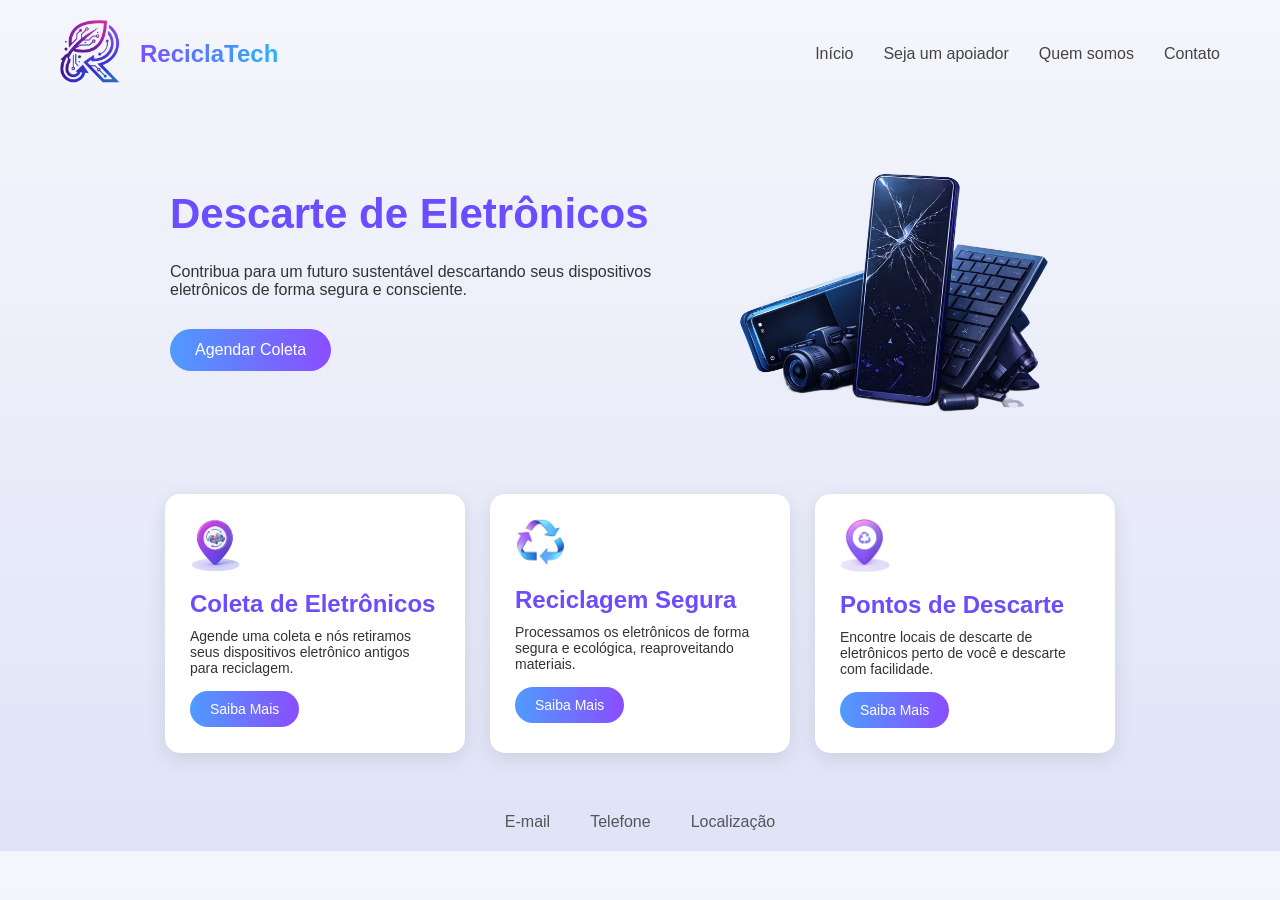
==== index.html @ 54f40e52 "QuemSomos.index Criação da aba Quem Somos em HTML." ====
<!DOCTYPE html>
<html lang="pt-br">

<head>
    <meta charset="UTF-8">
    <meta name="viewport" content="width=device-width, initial-scale=1.0">
    <title>ReciclaTech</title>
    <link rel="stylesheet" href="css/index.css">
    <link rel="shortcut icon" href="" type="image/x-icon">
    <link rel="shortcut icon" href="img/logofavicon.ico" type="image/x-icon">
</head>

<body>
    <header> <!--Cabeçalho -->
        <div><img src="img/logoEmpresa.png" alt="Logo Empresarial"></div>
        <div class="logo"> ReciclaTech </div>
        <nav>
            <ul>
                <li><a href="#">Início</a></li>
                <li><a href="#">Seja um apoiador</a></li>
                <li><a href="#">Quem somos</a></li>
                <li><a href="#">Contato</a></li>
            </ul>
        </nav>
    </header>

    <!-- Aqui a baixo eu alterei para diferenciar a imagem do texto para organizar o css  -->
    <div class="container">

    <div class="text">
        <h1>Descarte de Eletrônicos</h1>

        <p>
            Contribua para um futuro sustentável descartando seus dispositivos eletrônicos de forma segura e consciente.
        </p>

        <section id="btn-coleta">
            <button>Agendar Coleta</button>
        </section>
    </div>

    <img src="img/dispositivos-danificados.png" alt="Imagem ilustrativa de dispositivos-danificados">

</div>
            
    </div>
    <section class="Serviços"> <!--Cards-->
        <div class="card">
            <img src="img/Logoentrega.png" alt="Logo Caminhão">
            <h2>Coleta de Eletrônicos</h2>
            <p>Agende uma coleta e nós retiramos seus dispositivos eletrônico antigos para reciclagem.</p>
            <a href="#">Saiba Mais</a>

        </div>

        <div class="card">
            <img src="img/logoRecicla.png" alt="Logo Reciclagem">
            <h2>Reciclagem Segura</h2>
            <p>Processamos os eletrônicos de forma segura e ecológica, reaproveitando materiais.</p>
            <a href="#">Saiba Mais</a>

        </div>

        <div class="card">
            <img src="img/logoGps.png" alt="Logo GPS">
            <h2>Pontos de Descarte</h2>
            <p>Encontre locais de descarte de eletrônicos perto de você e descarte com facilidade.</p>
            <a href="#">Saiba Mais</a>

        </div>

    </section>
    <footer> <!--Rodapé-->
        <p><a href="#">E-mail</a></p>
        <p><a href="#">Telefone</a></p>
        <p><a href="#">Localização</a></p>
    </footer>
    <script src="codigo.js"></script>
</body>

</html>
---- css/index.css ----
/* RESET */
* {
    margin: 0;
    padding: 0;
    box-sizing: border-box;
    font-family: Arial, Helvetica, sans-serif;
}

/* FUNDO */
body {
    background: linear-gradient(180deg, #f5f6fb, #dfe3f7);
    color: #333;
}

/* HEADER */
header {
    display: flex;
    align-items: center;
    justify-content: space-between;
    padding: 20px 60px;
}

header img {
    width: 60px;
}

.logo {
    font-size: 24px;
    font-weight: bold;
    background: linear-gradient(90deg, #7b4fff, #2bb3ff);
    -webkit-background-clip: text;
    -webkit-text-fill-color: transparent;
    margin-right: auto;
    margin-left: 20px;
}

nav ul {
    display: flex;
    list-style: none;
    gap: 30px;
}

nav a {
    text-decoration: none;
    color: #444;
    font-weight: 500;
}

/* HERO (parte principal) */
body > div {
    display: flex;
    flex-direction: row; /* 👈 coloca lado a lado */
    align-items: center;
    justify-content: center;
    gap: 40px; /* espaço entre texto e imagem */
    padding: 40px 60px;
}

.text {
    display: flex;
    flex-direction: column; /* 👈 empilha */
    gap: 10px;
    max-width: 500px;
}

body > div h1 {
    font-size: 42px;
    color: #6c4cff;
    margin-bottom: 15px;
}

body > div p {
    max-width: 500px;
    font-size: 16px;
    margin-bottom: 20px;
}

/* BOTÃO */
#btn-coleta button {
    padding: 12px 25px;
    border: none;
    border-radius: 25px;
    background: linear-gradient(90deg, #4f9bff, #8a4dff);
    color: white;
    font-size: 16px;
    cursor: pointer;
    transition: 0.3s;
}

#btn-coleta button:hover {
    opacity: 0.8;
}

/* IMAGEM HERO */
body > div img {
    width: 400px;
}

/* CARDS */
.Serviços {
    display: flex;
    justify-content: center;
    gap: 25px;
    padding: 40px 60px;
}

.card {
    background: white;
    padding: 25px;
    border-radius: 15px;
    width: 300px;
    text-align: left;
    box-shadow: 0 5px 20px rgba(0,0,0,0.1);
    transition: 0.3s;
}

.card:hover {
    transform: translateY(-5px);
}

.card img {
    width: 50px;
    margin-bottom: 15px;
}

.card h2 {
    color: #6c4cff;
    margin-bottom: 10px;
}

.card p {
    font-size: 14px;
    margin-bottom: 15px;
}

/* BOTÃO DOS CARDS */
.card a {
    display: inline-block;
    text-decoration: none;
    padding: 10px 20px;
    border-radius: 20px;
    background: linear-gradient(90deg, #4f9bff, #8a4dff);
    color: white;
    font-size: 14px;
}
.card a:hover{
    opacity: 0.8;
}

/* FOOTER */
footer {
    display: flex;
    justify-content: center;
    gap: 40px;
    padding: 20px;
}

footer a {
    text-decoration: none;
    color: #555;
}
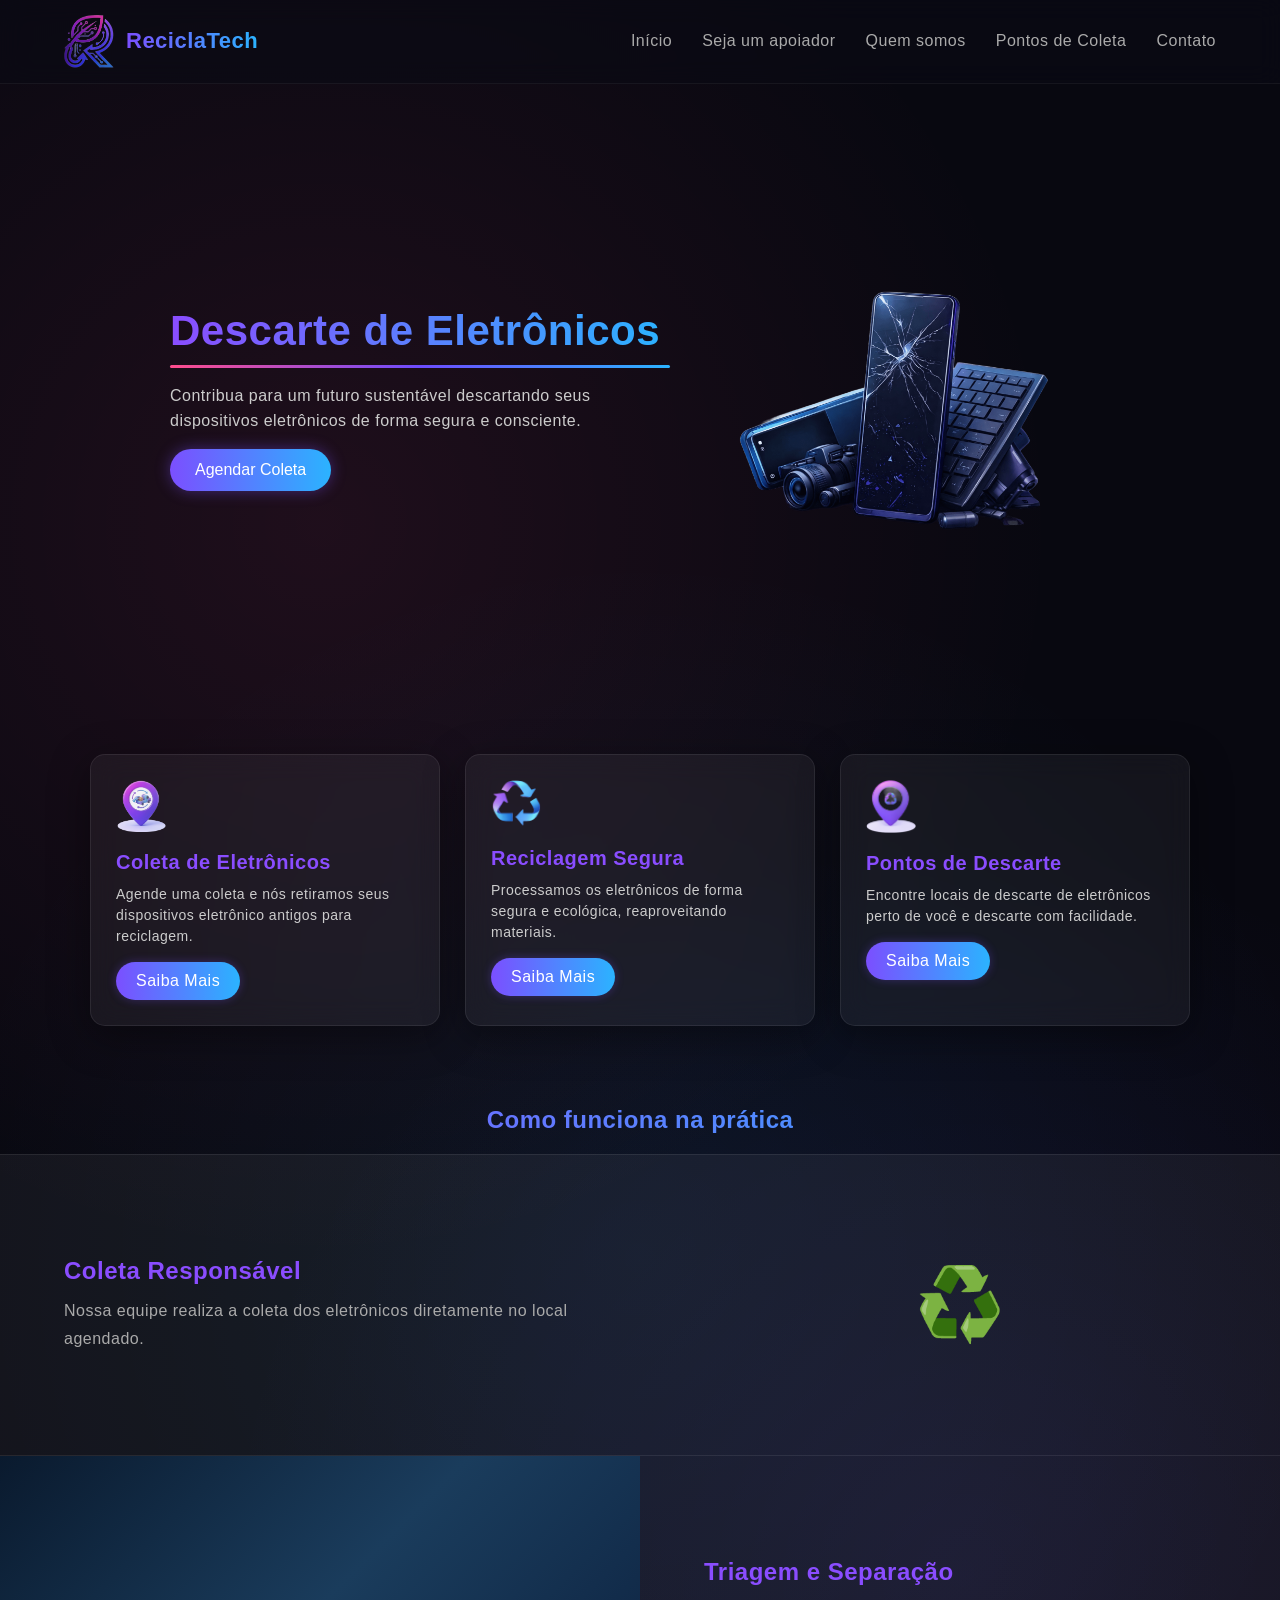
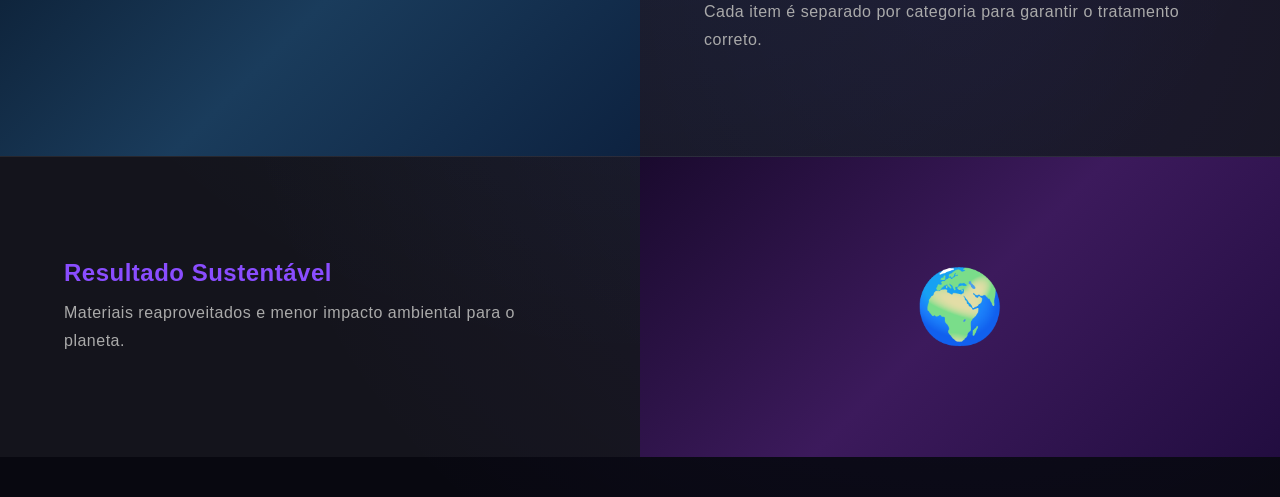
==== commit 0432e158: "Finalizando site..." ====
--- a/index.html
+++ b/index.html
@@ -5,77 +5,119 @@
     <meta charset="UTF-8">
     <meta name="viewport" content="width=device-width, initial-scale=1.0">
     <title>ReciclaTech</title>
+    <!-- Folha de estilos exclusiva da página inicial -->
     <link rel="stylesheet" href="css/index.css">
-    <link rel="shortcut icon" href="" type="image/x-icon">
+    <!-- Favicon do site -->
     <link rel="shortcut icon" href="img/logofavicon.ico" type="image/x-icon">
 </head>
 
 <body>
-    <header> <!--Cabeçalho -->
-        <div><img src="img/logoEmpresa.png" alt="Logo Empresarial"></div>
-        <div class="logo"> ReciclaTech </div>
-        <nav>
+
+    <!-- ==================== CABEÇALHO ==================== -->
+    <header>
+        <!-- Logo e nome da empresa -->
+        <div class="header-brand">
+            <img src="img/logoEmpresa.png" alt="Logo Empresarial">
+            <span class="logo">ReciclaTech</span>
+        </div>
+
+        <!-- Botão hamburger (visível apenas no mobile) -->
+        <button class="menu-toggle" aria-label="Abrir menu" aria-expanded="false">
+            <span></span>
+            <span></span>
+            <span></span>
+        </button>
+
+        <!-- Menu de navegação principal -->
+        <nav id="nav-menu">
             <ul>
                 <li><a href="#">Início</a></li>
-                <li><a href="#">Seja um apoiador</a></li>
-                <li><a href="#">Quem somos</a></li>
-                <li><a href="#">Contato</a></li>
+                <li><a href="apoiador.html">Seja um apoiador</a></li>
+                <li><a href="quemSomos.html">Quem somos</a></li>
+                <li><a href="pontosColeta.html">Pontos de Coleta</a></li>
+                <li><a href="contatos.html">Contato</a></li>
             </ul>
         </nav>
     </header>
 
-    <!-- Aqui a baixo eu alterei para diferenciar a imagem do texto para organizar o css  -->
-    <div class="container">
+    <!-- ==================== SEÇÃO HERO ==================== -->
+    <!-- Banner principal com título, descrição e botão de ação -->
+    <section class="hero">
+        <div class="hero-text">
+            <h1>Descarte de Eletrônicos</h1>
+            <p>
+                Contribua para um futuro sustentável descartando seus dispositivos eletrônicos de forma segura e consciente.
+            </p>
+            <div class="btn-coleta">
+                <button>Agendar Coleta</button>
+            </div>
+        </div>
+        <img src="img/dispositivos-danificados.png" alt="Imagem ilustrativa de dispositivos danificados">
+    </section>
 
-    <div class="text">
-        <h1>Descarte de Eletrônicos</h1>
-
-        <p>
-            Contribua para um futuro sustentável descartando seus dispositivos eletrônicos de forma segura e consciente.
-        </p>
-
-        <section id="btn-coleta">
-            <button>Agendar Coleta</button>
-        </section>
-    </div>
-
-    <img src="img/dispositivos-danificados.png" alt="Imagem ilustrativa de dispositivos-danificados">
-
-</div>
-            
-    </div>
-    <section class="Serviços"> <!--Cards-->
+    <!-- ==================== CARDS DE SERVIÇOS ==================== -->
+    <!-- Três cards com os principais serviços oferecidos -->
+    <section class="servicos">
+        <!-- Card 1 - Coleta -->
         <div class="card">
             <img src="img/Logoentrega.png" alt="Logo Caminhão">
             <h2>Coleta de Eletrônicos</h2>
             <p>Agende uma coleta e nós retiramos seus dispositivos eletrônico antigos para reciclagem.</p>
-            <a href="#">Saiba Mais</a>
-
+            <a href="sevicos.html">Saiba Mais</a>
         </div>
 
+        <!-- Card 2 - Reciclagem -->
         <div class="card">
             <img src="img/logoRecicla.png" alt="Logo Reciclagem">
             <h2>Reciclagem Segura</h2>
             <p>Processamos os eletrônicos de forma segura e ecológica, reaproveitando materiais.</p>
-            <a href="#">Saiba Mais</a>
-
+            <a href="sevicos.html">Saiba Mais</a>
         </div>
 
+        <!-- Card 3 - Pontos de Descarte -->
         <div class="card">
             <img src="img/logoGps.png" alt="Logo GPS">
             <h2>Pontos de Descarte</h2>
             <p>Encontre locais de descarte de eletrônicos perto de você e descarte com facilidade.</p>
-            <a href="#">Saiba Mais</a>
+            <a href="pontosColeta.html">Saiba Mais</a>
+        </div>
+    </section>
 
+    <!-- ==================== GALERIA - COMO FUNCIONA ==================== -->
+    <!-- Seção visual com cards alternados mostrando o processo -->
+    <section class="galeria">
+        <h2>Como funciona na prática</h2>
+
+        <!-- Etapa 1 -->
+        <div class="foto-card">
+            <div class="foto-placeholder ">♻️</div>
+            <div class="foto-info">
+                <h3>Coleta Responsável</h3>
+                <p>Nossa equipe realiza a coleta dos eletrônicos diretamente no local agendado.</p>
+            </div>
         </div>
 
+        <!-- Etapa 2 -->
+        <div class="foto-card">
+            <div class="foto-placeholder azul"><img src="" alt=""></div>
+            <div class="foto-info">
+                <h3>Triagem e Separação</h3>
+                <p>Cada item é separado por categoria para garantir o tratamento correto.</p>
+            </div>
+        </div>
+
+        <!-- Etapa 3 -->
+        <div class="foto-card">
+            <div class="foto-placeholder roxo">🌍</div>
+            <div class="foto-info">
+                <h3>Resultado Sustentável</h3>
+                <p>Materiais reaproveitados e menor impacto ambiental para o planeta.</p>
+            </div>
+        </div>
     </section>
-    <footer> <!--Rodapé-->
-        <p><a href="#">E-mail</a></p>
-        <p><a href="#">Telefone</a></p>
-        <p><a href="#">Localização</a></p>
-    </footer>
-    <script src="codigo.js"></script>
+
+    <!-- Script do menu hamburger -->
+    <script src="js/codigo.js"></script>
 </body>
 
 </html>
--- a/css/index.css
+++ b/css/index.css
@@ -1,4 +1,11 @@
-/* RESET */
+/* =====================================================================
+   INDEX.CSS - Estilos exclusivos da página inicial (index.html)
+   Tema: Glassmorphism + Gradientes neon
+   Paleta: #7b4fff (roxo), #2bb3ff (azul), #ff4d8d (rosa), #8a4dff (lilás)
+   ===================================================================== */
+
+/* ===================== RESET GLOBAL ===================== */
+/* Remove margens e paddings padrão do navegador */
 * {
     margin: 0;
     padding: 0;
@@ -6,34 +13,96 @@
     font-family: Arial, Helvetica, sans-serif;
 }
 
-/* FUNDO */
+/* ===================== FUNDO DO CORPO ===================== */
+/* Fundo escuro com gradientes radiais sutis para efeito visual */
 body {
-    background: linear-gradient(180deg, #f5f6fb, #dfe3f7);
-    color: #333;
-}
-
-/* HEADER */
+    color: #fff;
+    letter-spacing: 0.5px;
+    overflow-x: hidden;
+
+    background: radial-gradient(circle at 25% 25%, #ff4d8d18, transparent 40%),
+                radial-gradient(circle at 75% 75%, #6c4cff18, transparent 40%),
+                radial-gradient(circle at 50% 60%, #2bb3ff12, transparent 50%),
+                #080810;
+}
+
+/* ===================== CABEÇALHO (HEADER) ===================== */
+/* Header fixo no topo com efeito glassmorphism (blur + transparência) */
 header {
     display: flex;
     align-items: center;
     justify-content: space-between;
-    padding: 20px 60px;
+    padding: 15px 5%;
+
+    position: sticky;
+    top: 0;
+    z-index: 1000;
+
+    backdrop-filter: blur(12px);
+    -webkit-backdrop-filter: blur(12px);
+
+    background: rgba(10, 10, 20, 0.6);
+    border-bottom: 1px solid rgba(255,255,255,0.05);
+}
+
+/* Container da logo + nome */
+.header-brand {
+    display: flex;
+    align-items: center;
+    gap: 12px;
 }
 
 header img {
-    width: 60px;
-}
-
+    width: 50px;
+}
+
+/* Nome da empresa com gradiente roxo-azul */
 .logo {
-    font-size: 24px;
+    font-size: 22px;
     font-weight: bold;
     background: linear-gradient(90deg, #7b4fff, #2bb3ff);
     -webkit-background-clip: text;
     -webkit-text-fill-color: transparent;
-    margin-right: auto;
-    margin-left: 20px;
-}
-
+    white-space: nowrap;
+}
+
+/* ===================== BOTÃO HAMBURGER ===================== */
+/* Oculto por padrão, aparece apenas no mobile (≤640px) */
+.menu-toggle {
+    display: none;
+    flex-direction: column;
+    gap: 5px;
+    background: none;
+    border: none;
+    cursor: pointer;
+    padding: 5px;
+    z-index: 1001;
+}
+
+/* Linhas do ícone hamburger */
+.menu-toggle span {
+    display: block;
+    width: 26px;
+    height: 3px;
+    background: #fff;
+    border-radius: 3px;
+    transition: 0.3s;
+}
+
+/* Animação: transforma em "X" quando ativo */
+.menu-toggle.active span:nth-child(1) {
+    transform: rotate(45deg) translate(5px, 6px);
+}
+
+.menu-toggle.active span:nth-child(2) {
+    opacity: 0;
+}
+
+.menu-toggle.active span:nth-child(3) {
+    transform: rotate(-45deg) translate(5px, -6px);
+}
+
+/* ===================== MENU DE NAVEGAÇÃO ===================== */
 nav ul {
     display: flex;
     list-style: none;
@@ -42,120 +111,456 @@
 
 nav a {
     text-decoration: none;
-    color: #444;
+    color: #aaa;
     font-weight: 500;
-}
-
-/* HERO (parte principal) */
-body > div {
-    display: flex;
-    flex-direction: row; /* 👈 coloca lado a lado */
+    transition: 0.3s;
+}
+
+/* Efeito de brilho neon no hover */
+nav a:hover {
+    color: #fff;
+    text-shadow: 0 0 8px rgba(123, 79, 255, 0.6);
+}
+
+/* ===================== SEÇÃO HERO (BANNER PRINCIPAL) ===================== */
+/* Layout lado a lado: texto + imagem */
+.hero {
+    display: flex;
     align-items: center;
     justify-content: center;
-    gap: 40px; /* espaço entre texto e imagem */
-    padding: 40px 60px;
-}
-
-.text {
-    display: flex;
-    flex-direction: column; /* 👈 empilha */
-    gap: 10px;
+    gap: 40px;
+    padding: 60px 5%;
+    min-height: 70vh;
+}
+
+/* Coluna de texto do hero */
+.hero-text {
+    display: flex;
+    flex-direction: column;
+    gap: 15px;
     max-width: 500px;
 }
 
-body > div h1 {
-    font-size: 42px;
-    color: #6c4cff;
-    margin-bottom: 15px;
-}
-
-body > div p {
+/* Título com gradiente e tipografia fluida (clamp) */
+.hero-text h1 {
+    font-size: clamp(28px, 5vw, 42px);
+
+    background: linear-gradient(90deg, #8a4dff, #2bb3ff);
+    -webkit-background-clip: text;
+    -webkit-text-fill-color: transparent;
+}
+
+/* Linha decorativa neon abaixo do título */
+.hero-text h1::after {
+    content: "";
+    display: block;
+    width: 100%;
     max-width: 500px;
-    font-size: 16px;
-    margin-bottom: 20px;
-}
-
-/* BOTÃO */
-#btn-coleta button {
+    height: 3px;
+    margin-top: 10px;
+
+    background: linear-gradient(90deg, #ff4d8d, #6c4cff, #2bb3ff);
+    border-radius: 10px;
+}
+
+.hero-text p {
+    font-size: clamp(14px, 2vw, 16px);
+    color: #ccc;
+    line-height: 1.6;
+}
+
+/* Botão CTA (Call to Action) com gradiente */
+.btn-coleta button {
     padding: 12px 25px;
     border: none;
     border-radius: 25px;
-    background: linear-gradient(90deg, #4f9bff, #8a4dff);
+
+    background: linear-gradient(90deg, #7b4fff, #2bb3ff);
     color: white;
     font-size: 16px;
     cursor: pointer;
-    transition: 0.3s;
-}
-
-#btn-coleta button:hover {
-    opacity: 0.8;
-}
-
-/* IMAGEM HERO */
-body > div img {
-    width: 400px;
-}
-
-/* CARDS */
-.Serviços {
+
+    transition: 0.3s;
+    box-shadow: 0 0 15px rgba(123, 79, 255, 0.4);
+}
+
+.btn-coleta button:hover {
+    transform: scale(1.05);
+    box-shadow: 0 0 25px rgba(43, 179, 255, 0.6);
+}
+
+/* Imagem ilustrativa do hero */
+.hero > img {
+    width: 100%;
+    max-width: 400px;
+    height: auto;
+}
+
+/* ===================== SEÇÃO DE CARDS DE SERVIÇOS ===================== */
+/* Container flex com wrap para os cards */
+.servicos {
     display: flex;
     justify-content: center;
+    flex-wrap: wrap;
     gap: 25px;
-    padding: 40px 60px;
-}
-
+    padding: 40px 5%;
+}
+
+/* Card individual com efeito glassmorphism */
 .card {
-    background: white;
+    background: rgba(255, 255, 255, 0.05);
     padding: 25px;
     border-radius: 15px;
     width: 300px;
+    flex: 1 1 260px;
+    max-width: 350px;
+
+    backdrop-filter: blur(14px);
+    -webkit-backdrop-filter: blur(14px);
+
+    border: 1px solid rgba(255, 255, 255, 0.08);
+
     text-align: left;
-    box-shadow: 0 5px 20px rgba(0,0,0,0.1);
-    transition: 0.3s;
-}
-
+
+    box-shadow: 0 10px 40px rgba(0,0,0,0.4);
+    transition: 0.3s;
+
+    /* Animação de entrada: surge de baixo para cima */
+    opacity: 0;
+    transform: translateY(30px);
+    animation: fadeUp 0.8s ease forwards;
+}
+
+/* Efeito hover: eleva o card com sombra neon */
 .card:hover {
-    transform: translateY(-5px);
-}
-
+    transform: translateY(-5px) scale(1.02);
+
+    box-shadow: 
+        0 15px 50px rgba(0,0,0,0.5),
+        0 0 30px rgba(108, 76, 255, 0.2),
+        0 0 20px rgba(43, 179, 255, 0.1);
+}
+
+/* Animação fadeUp: de invisível/abaixo para visível/posição normal */
+@keyframes fadeUp {
+    to {
+        opacity: 1;
+        transform: translateY(0);
+    }
+}
+
+/* Ícone do card */
 .card img {
     width: 50px;
     margin-bottom: 15px;
 }
 
+/* Título do card */
 .card h2 {
-    color: #6c4cff;
+    color: #8a4dff;
     margin-bottom: 10px;
-}
-
+    font-size: clamp(16px, 2.5vw, 20px);
+}
+
+/* Descrição do card */
 .card p {
     font-size: 14px;
     margin-bottom: 15px;
-}
-
-/* BOTÃO DOS CARDS */
+    color: #ccc;
+    line-height: 1.5;
+}
+
+/* Botão "Saiba Mais" dentro do card */
 .card a {
     display: inline-block;
     text-decoration: none;
     padding: 10px 20px;
     border-radius: 20px;
-    background: linear-gradient(90deg, #4f9bff, #8a4dff);
+
+    background: linear-gradient(90deg, #7b4fff, #2bb3ff);
     color: white;
+
+    transition: 0.3s;
+    box-shadow: 0 0 10px rgba(123, 79, 255, 0.3);
+}
+
+.card a:hover {
+    transform: scale(1.05);
+    box-shadow: 0 0 20px rgba(43, 179, 255, 0.5);
+}
+
+/* ===================== GALERIA DE FOTOS ===================== */
+/* Layout empilhado com cards alternados (row / row-reverse) */
+.galeria {
+    display: flex;
+    flex-direction: column;
+    align-items: center;
+    gap: 0;
+    margin: 40px 0;
+    padding: 0;
+}
+
+/* Título da galeria com gradiente */
+.galeria h2 {
+    width: 100%;
+    text-align: center;
+    margin-bottom: 20px;
+    background: linear-gradient(90deg, #8a4dff, #2bb3ff);
+    -webkit-background-clip: text;
+    -webkit-text-fill-color: transparent;
+}
+
+/* Card da galeria: ocupa 100% da largura com layout 50/50 */
+.foto-card {
+    width: 100%;
+    border-radius: 0;
+    overflow: hidden;
+    background: rgba(255, 255, 255, 0.05);
+    border-top: 1px solid rgba(255, 255, 255, 0.08);
+    display: flex;
+    align-items: stretch;
+    min-height: 300px;
+    transition: 0.3s;
+    opacity: 0;
+    transform: translateY(30px);
+    animation: fadeUp 0.8s ease forwards;
+}
+
+/* Alternância de direção: ímpar = normal, par = invertido */
+.foto-card:nth-child(odd) {
+    flex-direction: row;
+}
+
+.foto-card:nth-child(even) {
+    flex-direction: row-reverse;
+}
+
+.foto-card:hover {
+    background: rgba(255, 255, 255, 0.08);
+    box-shadow: 0 0 40px rgba(108, 76, 255, 0.15);
+}
+
+/* Imagem real (quando houver) */
+.foto-card img {
+    width: 50%;
+    min-height: 300px;
+    object-fit: cover;
+    display: block;
+}
+
+/* Placeholder com emoji e gradiente de fundo */
+.foto-card .foto-placeholder {
+    width: 50%;
+    min-height: 300px;
+    display: flex;
+    align-items: center;
+    justify-content: center;
+    font-size: 72px;
+}
+
+/* Variações de cor dos placeholders */
+.foto-placeholder.verde {
+    background: linear-gradient(135deg, #0a2e1a, #1a5c3a, #0d3d22);
+}
+
+.foto-placeholder.azul {
+    background: linear-gradient(135deg, #0a1a2e, #1a3c5c, #0d2240);
+}
+
+.foto-placeholder.roxo {
+    background: linear-gradient(135deg, #1a0a2e, #3c1a5c, #220d40);
+}
+
+.foto-placeholder.laranja {
+    background: linear-gradient(135deg, #2e1a0a, #5c3a1a, #40220d);
+}
+
+/* Área de texto/informação do card da galeria */
+.foto-card .foto-info {
+    width: 50%;
+    padding: 40px 5%;
+    display: flex;
+    flex-direction: column;
+    justify-content: center;
+}
+
+.foto-card .foto-info h3 {
+    color: #8a4dff;
+    margin-bottom: 12px;
+    font-size: 24px;
+}
+
+.foto-card .foto-info p {
+    color: #aaa;
+    font-size: 16px;
+    line-height: 1.7;
+}
+
+/* ===================== FOOTER ===================== */
+/* Rodapé com fundo semitransparente (CSS pronto para uso futuro) */
+footer {
+    margin-top: 60px;
+    padding: 40px 5%;
+    background: rgba(10, 10, 20, 0.8);
+    border-top: 1px solid rgba(255, 255, 255, 0.05);
+}
+
+.footer-container {
+    display: flex;
+    justify-content: space-between;
+    flex-wrap: wrap;
+    gap: 30px;
+    max-width: 1200px;
+    margin: 0 auto;
+}
+
+.footer-col {
+    flex: 1 1 200px;
+    min-width: 180px;
+}
+
+.footer-col h3 {
+    font-size: 16px;
+    margin-bottom: 15px;
+    background: linear-gradient(90deg, #8a4dff, #2bb3ff);
+    -webkit-background-clip: text;
+    -webkit-text-fill-color: transparent;
+}
+
+.footer-col p,
+.footer-col a {
+    color: #aaa;
     font-size: 14px;
-}
-.card a:hover{
-    opacity: 0.8;
-}
-
-/* FOOTER */
-footer {
-    display: flex;
-    justify-content: center;
-    gap: 40px;
-    padding: 20px;
-}
-
-footer a {
+    line-height: 2;
     text-decoration: none;
+    transition: 0.3s;
+    display: block;
+}
+
+.footer-col a:hover {
+    color: #fff;
+    text-shadow: 0 0 8px rgba(123, 79, 255, 0.4);
+}
+
+.footer-bottom {
+    text-align: center;
+    margin-top: 30px;
+    padding-top: 20px;
+    border-top: 1px solid rgba(255, 255, 255, 0.05);
     color: #555;
+    font-size: 13px;
+}
+
+/* ===================== RESPONSIVO - TABLET (≤900px) ===================== */
+@media (max-width: 900px) {
+    /* Hero empilha verticalmente e centraliza */
+    .hero {
+        flex-direction: column;
+        text-align: center;
+        gap: 30px;
+        padding: 40px 5%;
+        min-height: auto;
+    }
+
+    .hero-text {
+        align-items: center;
+    }
+
+    .hero-text h1::after {
+        margin-left: auto;
+        margin-right: auto;
+    }
+
+    .hero > img {
+        max-width: 320px;
+    }
+}
+
+/* ===================== RESPONSIVO - MOBILE (≤640px) ===================== */
+@media (max-width: 640px) {
+    /* Exibe o botão hamburger */
+    .menu-toggle {
+        display: flex;
+    }
+
+    /* Menu lateral deslizante (slide-in da direita) */
+    nav {
+        position: fixed;
+        top: 0;
+        right: -100%;
+        width: 70%;
+        max-width: 280px;
+        height: 100vh;
+        background: rgba(10, 10, 20, 0.95);
+        backdrop-filter: blur(16px);
+        padding: 80px 30px 30px;
+        transition: right 0.35s ease;
+        z-index: 1000;
+    }
+
+    /* Quando ativo, o menu desliza para a posição visível */
+    nav.active {
+        right: 0;
+    }
+
+    nav ul {
+        flex-direction: column;
+        gap: 25px;
+    }
+
+    nav a {
+        font-size: 18px;
+    }
+
+    .hero {
+        padding: 30px 5%;
+    }
+
+    .hero > img {
+        max-width: 260px;
+    }
+
+    .servicos {
+        padding: 30px 5%;
+    }
+
+    .card {
+        max-width: 100%;
+    }
+
+    /* Galeria: empilha verticalmente no mobile */
+    .foto-card,
+    .foto-card:nth-child(odd),
+    .foto-card:nth-child(even) {
+        flex-direction: column;
+    }
+
+    .foto-card .foto-placeholder,
+    .foto-card .foto-info {
+        width: 100%;
+    }
+
+    .foto-card .foto-placeholder {
+        min-height: 200px;
+    }
+}
+
+/* ===================== RESPONSIVO - MOBILE PEQUENO (≤400px) ===================== */
+@media (max-width: 400px) {
+    header {
+        padding: 12px 4%;
+    }
+
+    header img {
+        width: 40px;
+    }
+
+    .logo {
+        font-size: 18px;
+    }
+
+    .btn-coleta button {
+        padding: 10px 20px;
+        font-size: 14px;
+    }
 }
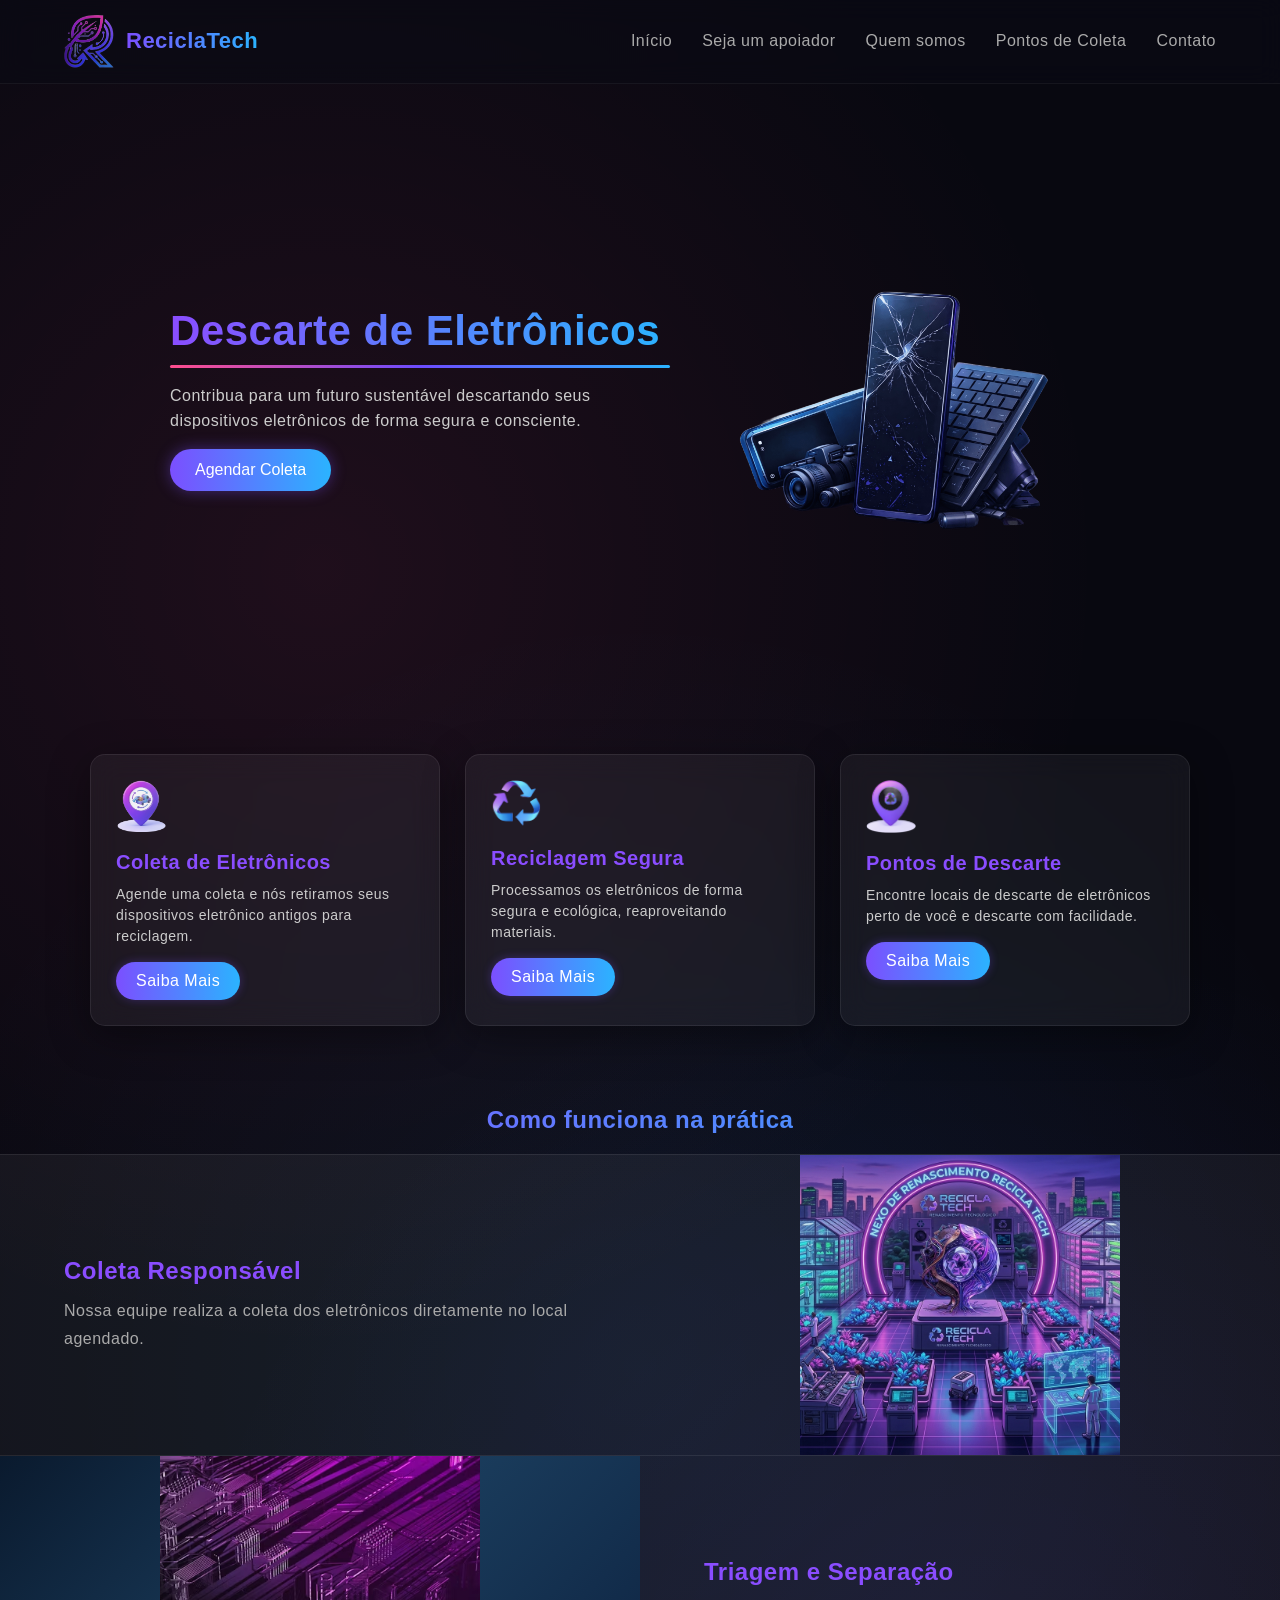
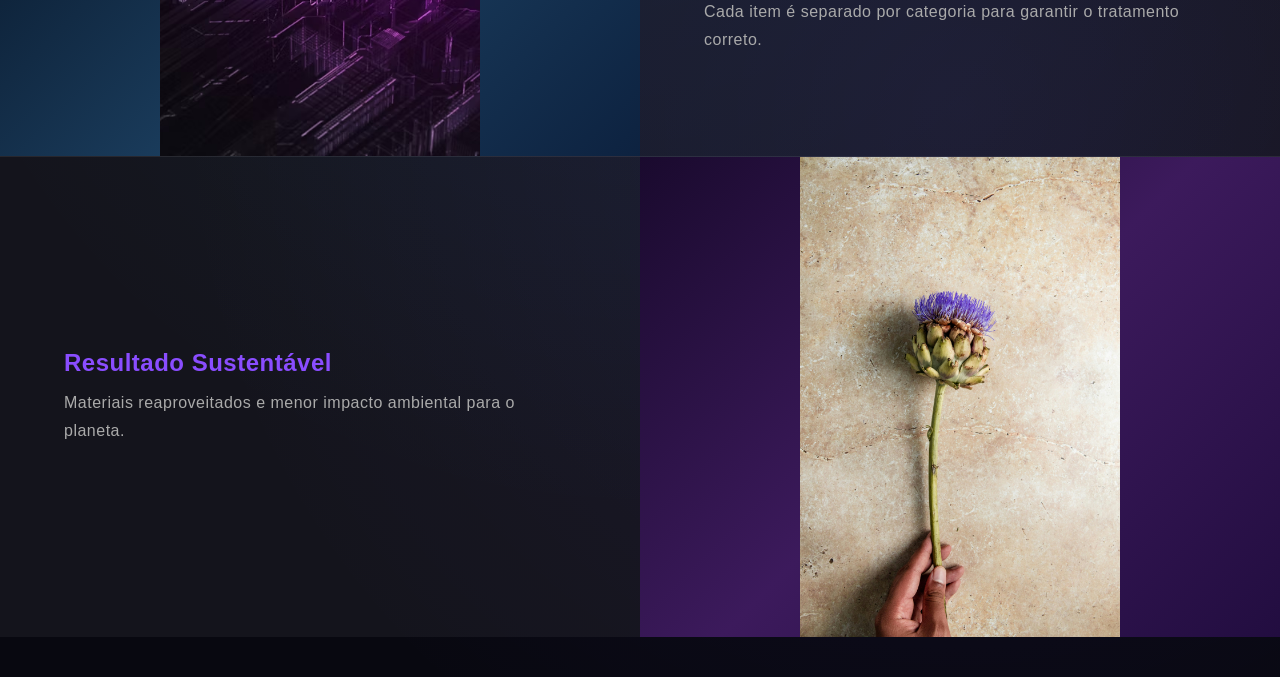
==== commit 7432969b: "Inserindo imagens para os cards" ====
--- a/index.html
+++ b/index.html
@@ -90,7 +90,8 @@
 
         <!-- Etapa 1 -->
         <div class="foto-card">
-            <div class="foto-placeholder ">♻️</div>
+            <div class="foto-placeholder "> <img src="img/Foto1.png" alt="">
+            </div>
             <div class="foto-info">
                 <h3>Coleta Responsável</h3>
                 <p>Nossa equipe realiza a coleta dos eletrônicos diretamente no local agendado.</p>
@@ -99,7 +100,7 @@
 
         <!-- Etapa 2 -->
         <div class="foto-card">
-            <div class="foto-placeholder azul"><img src="" alt=""></div>
+            <div class="foto-placeholder azul"><img src="img/Foto10.png" alt=""></div>
             <div class="foto-info">
                 <h3>Triagem e Separação</h3>
                 <p>Cada item é separado por categoria para garantir o tratamento correto.</p>
@@ -108,7 +109,7 @@
 
         <!-- Etapa 3 -->
         <div class="foto-card">
-            <div class="foto-placeholder roxo">🌍</div>
+            <div class="foto-placeholder roxo"> <img src="img/Foto6.jpg" alt=""></div>
             <div class="foto-info">
                 <h3>Resultado Sustentável</h3>
                 <p>Materiais reaproveitados e menor impacto ambiental para o planeta.</p>
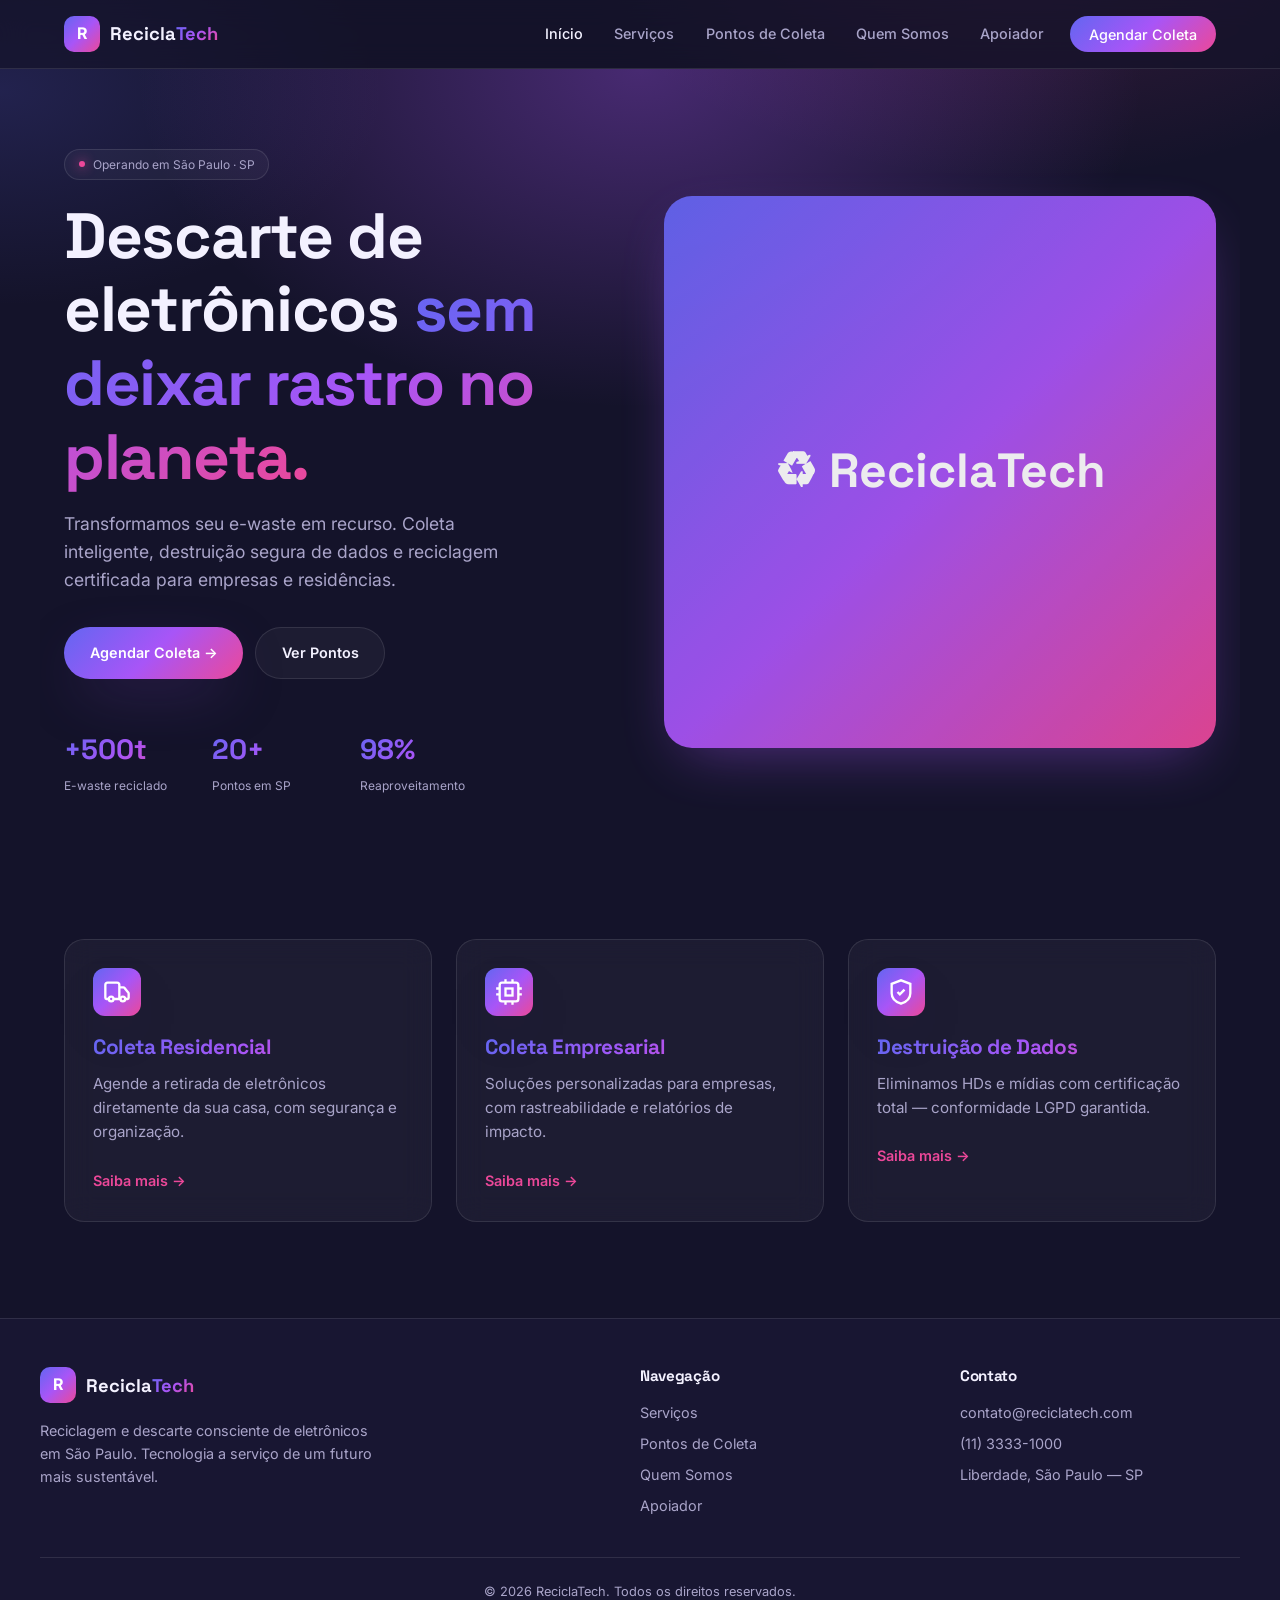
==== commit 84e4930d: "subiu para o sistema" ====
--- a/index.html
+++ b/index.html
@@ -1,124 +1,108 @@
 <!DOCTYPE html>
 <html lang="pt-br">
-
 <head>
     <meta charset="UTF-8">
     <meta name="viewport" content="width=device-width, initial-scale=1.0">
-    <title>ReciclaTech</title>
-    <!-- Folha de estilos exclusiva da página inicial -->
-    <link rel="stylesheet" href="css/index.css">
-    <!-- Favicon do site -->
-    <link rel="shortcut icon" href="img/logofavicon.ico" type="image/x-icon">
+    <title>Início - ReciclaTech</title>
+    <link rel="stylesheet" href="css/style.css">
+    <link rel="preconnect" href="https://fonts.googleapis.com">
+    <link rel="preconnect" href="https://fonts.gstatic.com" crossorigin>
+    <link href="https://fonts.googleapis.com/css2?family=Inter:wght@400;500;600;700&family=Space+Grotesk:wght@500;600;700&display=swap" rel="stylesheet">
 </head>
-
 <body>
-
-    <!-- ==================== CABEÇALHO ==================== -->
     <header>
-        <!-- Logo e nome da empresa -->
-        <div class="header-brand">
-            <img src="img/logoEmpresa.png" alt="Logo Empresarial">
-            <span class="logo">ReciclaTech</span>
+        <div class="nav-wrap">
+            <a href="index.html" class="header-brand">
+                <div class="brand-mark">R</div>
+                <span class="logo">Recicla<span class="text-gradient">Tech</span></span>
+            </a>
+            <button class="menu-toggle" aria-label="Abrir menu" onclick="document.getElementById('nav-menu').classList.toggle('open')">
+                <span></span><span></span><span></span>
+            </button>
+            <nav id="nav-menu">
+                <ul>
+                    <li><a href="index.html" style="color:var(--text)">Início</a></li>
+                    <li><a href="servicos.html">Serviços</a></li>
+                    <li><a href="pontosColeta.html">Pontos de Coleta</a></li>
+                    <li><a href="quemSomos.html">Quem Somos</a></li>
+                    <li><a href="apoiador.html">Apoiador</a></li>
+                    <li><a href="contato.html" class="cta">Agendar Coleta</a></li>
+                </ul>
+            </nav>
         </div>
-
-        <!-- Botão hamburger (visível apenas no mobile) -->
-        <button class="menu-toggle" aria-label="Abrir menu" aria-expanded="false">
-            <span></span>
-            <span></span>
-            <span></span>
-        </button>
-
-        <!-- Menu de navegação principal -->
-        <nav id="nav-menu">
-            <ul>
-                <li><a href="#">Início</a></li>
-                <li><a href="apoiador.html">Seja um apoiador</a></li>
-                <li><a href="quemSomos.html">Quem somos</a></li>
-                <li><a href="pontosColeta.html">Pontos de Coleta</a></li>
-                <li><a href="contatos.html">Contato</a></li>
-            </ul>
-        </nav>
     </header>
-
-    <!-- ==================== SEÇÃO HERO ==================== -->
-    <!-- Banner principal com título, descrição e botão de ação -->
     <section class="hero">
         <div class="hero-text">
-            <h1>Descarte de Eletrônicos</h1>
-            <p>
-                Contribua para um futuro sustentável descartando seus dispositivos eletrônicos de forma segura e consciente.
-            </p>
+            <span class="badge">Operando em São Paulo · SP</span>
+            <h1>Descarte de eletrônicos <span class="text-gradient">sem deixar rastro no planeta.</span></h1>
+            <p>Transformamos seu e-waste em recurso. Coleta inteligente, destruição segura de dados e reciclagem certificada para empresas e residências.</p>
             <div class="btn-coleta">
-                <button>Agendar Coleta</button>
+                <a href="contato.html" class="btn-primary">Agendar Coleta →</a>
+                <a href="pontosColeta.html" class="btn-secondary">Ver Pontos</a>
+            </div>
+            <div class="hero-stats">
+                <div><div class="num text-gradient">+500t</div><div class="lbl">E-waste reciclado</div></div>
+                <div><div class="num text-gradient">20+</div><div class="lbl">Pontos em SP</div></div>
+                <div><div class="num text-gradient">98%</div><div class="lbl">Reaproveitamento</div></div>
             </div>
         </div>
-        <img src="img/dispositivos-danificados.png" alt="Imagem ilustrativa de dispositivos danificados">
-    </section>
-
-    <!-- ==================== CARDS DE SERVIÇOS ==================== -->
-    <!-- Três cards com os principais serviços oferecidos -->
-    <section class="servicos">
-        <!-- Card 1 - Coleta -->
-        <div class="card">
-            <img src="img/Logoentrega.png" alt="Logo Caminhão">
-            <h2>Coleta de Eletrônicos</h2>
-            <p>Agende uma coleta e nós retiramos seus dispositivos eletrônico antigos para reciclagem.</p>
-            <a href="sevicos.html">Saiba Mais</a>
-        </div>
-
-        <!-- Card 2 - Reciclagem -->
-        <div class="card">
-            <img src="img/logoRecicla.png" alt="Logo Reciclagem">
-            <h2>Reciclagem Segura</h2>
-            <p>Processamos os eletrônicos de forma segura e ecológica, reaproveitando materiais.</p>
-            <a href="sevicos.html">Saiba Mais</a>
-        </div>
-
-        <!-- Card 3 - Pontos de Descarte -->
-        <div class="card">
-            <img src="img/logoGps.png" alt="Logo GPS">
-            <h2>Pontos de Descarte</h2>
-            <p>Encontre locais de descarte de eletrônicos perto de você e descarte com facilidade.</p>
-            <a href="pontosColeta.html">Saiba Mais</a>
-        </div>
-    </section>
-
-    <!-- ==================== GALERIA - COMO FUNCIONA ==================== -->
-    <!-- Seção visual com cards alternados mostrando o processo -->
-    <section class="galeria">
-        <h2>Como funciona na prática</h2>
-
-        <!-- Etapa 1 -->
-        <div class="foto-card">
-            <div class="foto-placeholder "> <img src="img/Foto1.png" alt="">
-            </div>
-            <div class="foto-info">
-                <h3>Coleta Responsável</h3>
-                <p>Nossa equipe realiza a coleta dos eletrônicos diretamente no local agendado.</p>
-            </div>
-        </div>
-
-        <!-- Etapa 2 -->
-        <div class="foto-card">
-            <div class="foto-placeholder azul"><img src="img/Foto10.png" alt=""></div>
-            <div class="foto-info">
-                <h3>Triagem e Separação</h3>
-                <p>Cada item é separado por categoria para garantir o tratamento correto.</p>
-            </div>
-        </div>
-
-        <!-- Etapa 3 -->
-        <div class="foto-card">
-            <div class="foto-placeholder roxo"> <img src="img/Foto6.jpg" alt=""></div>
-            <div class="foto-info">
-                <h3>Resultado Sustentável</h3>
-                <p>Materiais reaproveitados e menor impacto ambiental para o planeta.</p>
+        <div>
+            <div style="aspect-ratio:1;background:var(--gradient);border-radius:28px;display:grid;place-items:center;font-family:'Space Grotesk',sans-serif;font-weight:700;font-size:3rem;color:#fff;box-shadow:var(--shadow-glow);opacity:0.92">
+                ♻ ReciclaTech
             </div>
         </div>
     </section>
 
-    <!-- Script do menu hamburger -->
-    <script src="js/codigo.js"></script>
+    <section class="servicos">
+        <div class="card">
+            <img src="data:image/svg+xml;utf8,<svg xmlns=%22http://www.w3.org/2000/svg%22 viewBox=%220 0 24 24%22 fill=%22none%22 stroke=%22white%22 stroke-width=%222%22><path d=%22M14 18V6a2 2 0 0 0-2-2H4a2 2 0 0 0-2 2v11a1 1 0 0 0 1 1h2%22/><path d=%22M15 18H9%22/><path d=%22M19 18h2a1 1 0 0 0 1-1v-3.65a1 1 0 0 0-.22-.624l-3.48-4.35A1 1 0 0 0 17.52 8H14%22/><circle cx=%2217%22 cy=%2218%22 r=%222%22/><circle cx=%227%22 cy=%2218%22 r=%222%22/></svg>" alt="">
+            <h2>Coleta Residencial</h2>
+            <p>Agende a retirada de eletrônicos diretamente da sua casa, com segurança e organização.</p>
+            <a href="servicos.html">Saiba mais →</a>
+        </div>
+        <div class="card">
+            <img src="data:image/svg+xml;utf8,<svg xmlns=%22http://www.w3.org/2000/svg%22 viewBox=%220 0 24 24%22 fill=%22none%22 stroke=%22white%22 stroke-width=%222%22><rect x=%224%22 y=%224%22 width=%2216%22 height=%2216%22 rx=%222%22/><rect x=%229%22 y=%229%22 width=%226%22 height=%226%22/><path d=%22M9 1v3M15 1v3M9 20v3M15 20v3M20 9h3M20 14h3M1 9h3M1 14h3%22/></svg>" alt="">
+            <h2>Coleta Empresarial</h2>
+            <p>Soluções personalizadas para empresas, com rastreabilidade e relatórios de impacto.</p>
+            <a href="servicos.html">Saiba mais →</a>
+        </div>
+        <div class="card">
+            <img src="data:image/svg+xml;utf8,<svg xmlns=%22http://www.w3.org/2000/svg%22 viewBox=%220 0 24 24%22 fill=%22none%22 stroke=%22white%22 stroke-width=%222%22><path d=%22M20 13c0 5-3.5 7.5-8 9-4.5-1.5-8-4-8-9V5l8-3 8 3z%22/><path d=%22m9 12 2 2 4-4%22/></svg>" alt="">
+            <h2>Destruição de Dados</h2>
+            <p>Eliminamos HDs e mídias com certificação total — conformidade LGPD garantida.</p>
+            <a href="servicos.html">Saiba mais →</a>
+        </div>
+    </section>
+    <footer class="site-footer">
+        <div class="foot-grid">
+            <div>
+                <a href="index.html" class="header-brand" style="margin-bottom:1rem">
+                    <div class="brand-mark">R</div>
+                    <span class="logo">Recicla<span class="text-gradient">Tech</span></span>
+                </a>
+                <p style="color:var(--muted);font-size:0.9rem;max-width:340px;margin-top:0.75rem">
+                    Reciclagem e descarte consciente de eletrônicos em São Paulo. Tecnologia a serviço de um futuro mais sustentável.
+                </p>
+            </div>
+            <div>
+                <h4>Navegação</h4>
+                <ul>
+                    <li><a href="servicos.html">Serviços</a></li>
+                    <li><a href="pontosColeta.html">Pontos de Coleta</a></li>
+                    <li><a href="quemSomos.html">Quem Somos</a></li>
+                    <li><a href="apoiador.html">Apoiador</a></li>
+                </ul>
+            </div>
+            <div>
+                <h4>Contato</h4>
+                <ul>
+                    <li>contato@reciclatech.com</li>
+                    <li>(11) 3333-1000</li>
+                    <li>Liberdade, São Paulo — SP</li>
+                </ul>
+            </div>
+        </div>
+        <p class="copy">© 2026 ReciclaTech. Todos os direitos reservados.</p>
+    </footer>
 </body>
-
 </html>
--- a/css/style.css
+++ b/css/style.css
@@ -0,0 +1,255 @@
+/* ===========================================================
+   ReciclaTech — Tema escuro (roxo / azul / rosa)
+   =========================================================== */
+
+* { box-sizing: border-box; margin: 0; padding: 0; }
+
+:root {
+  --bg: #14132a;
+  --bg-2: #1c1a3a;
+  --card: rgba(255, 255, 255, 0.04);
+  --border: rgba(255, 255, 255, 0.10);
+  --text: #f3f1ff;
+  --muted: #a9a4c9;
+
+  --violet: #a855f7;
+  --blue: #6366f1;
+  --pink: #ec4899;
+
+  --gradient: linear-gradient(135deg, #6366f1 0%, #a855f7 50%, #ec4899 100%);
+  --shadow-glow: 0 20px 60px -20px rgba(168, 85, 247, 0.5);
+
+  --radius: 14px;
+  --max-w: 1200px;
+}
+
+html { scroll-behavior: smooth; }
+
+body {
+  font-family: 'Inter', system-ui, -apple-system, sans-serif;
+  background: var(--bg);
+  color: var(--text);
+  line-height: 1.6;
+  background-image:
+    radial-gradient(60% 50% at 80% -10%, rgba(236, 72, 153, 0.18), transparent 60%),
+    radial-gradient(50% 40% at 0% 10%, rgba(99, 102, 241, 0.18), transparent 60%);
+  background-attachment: fixed;
+  min-height: 100vh;
+}
+
+h1, h2, h3, h4 {
+  font-family: 'Space Grotesk', sans-serif;
+  font-weight: 700;
+  letter-spacing: -0.02em;
+  line-height: 1.15;
+}
+
+img { max-width: 100%; display: block; }
+a { color: inherit; text-decoration: none; }
+
+.text-gradient {
+  background: var(--gradient);
+  -webkit-background-clip: text;
+  background-clip: text;
+  color: transparent;
+}
+
+.container { max-width: var(--max-w); margin: 0 auto; padding: 0 1.5rem; }
+
+/* ============== HEADER ============== */
+header {
+  position: sticky; top: 0; z-index: 50;
+  backdrop-filter: blur(14px);
+  background: rgba(20, 19, 42, 0.7);
+  border-bottom: 1px solid var(--border);
+}
+.nav-wrap {
+  max-width: var(--max-w); margin: 0 auto;
+  display: flex; align-items: center; justify-content: space-between;
+  padding: 1rem 1.5rem;
+}
+.header-brand { display: flex; align-items: center; gap: 0.65rem; }
+.header-brand img,
+.brand-mark {
+  width: 36px; height: 36px; border-radius: 10px;
+  background: var(--gradient);
+  display: grid; place-items: center;
+  color: #fff; font-weight: 700;
+  box-shadow: var(--shadow-glow);
+}
+.logo { font-family: 'Space Grotesk', sans-serif; font-weight: 700; font-size: 1.15rem; }
+
+#nav-menu ul { display: flex; gap: 0.25rem; list-style: none; align-items: center; }
+#nav-menu a {
+  padding: 0.5rem 0.85rem; border-radius: 10px;
+  color: var(--muted); font-size: 0.9rem; font-weight: 500;
+  transition: color .2s, background .2s;
+}
+#nav-menu a:hover { color: var(--text); background: rgba(255,255,255,0.05); }
+#nav-menu a.cta {
+  background: var(--gradient); color: #fff;
+  padding: 0.6rem 1.2rem; border-radius: 999px;
+  box-shadow: var(--shadow-glow); margin-left: 0.5rem;
+}
+
+.menu-toggle {
+  display: none;
+  background: transparent; border: 1px solid var(--border);
+  width: 40px; height: 40px; border-radius: 10px;
+  cursor: pointer;
+}
+.menu-toggle span {
+  display: block; width: 18px; height: 2px;
+  background: var(--text); margin: 4px auto;
+  transition: 0.3s;
+}
+
+/* ============== HERO ============== */
+.hero {
+  position: relative; overflow: hidden;
+  max-width: var(--max-w); margin: 0 auto;
+  display: grid; grid-template-columns: 1fr 1fr; gap: 3rem;
+  padding: 5rem 1.5rem; align-items: center;
+}
+.hero::before {
+  content: ''; position: absolute; inset: 0;
+  background: radial-gradient(60% 60% at 50% 0%, rgba(168,85,247,0.35), transparent 70%);
+  pointer-events: none;
+}
+.hero-text { position: relative; z-index: 1; }
+.hero-text .badge {
+  display: inline-flex; align-items: center; gap: 0.5rem;
+  border: 1px solid var(--border); background: rgba(255,255,255,0.04);
+  padding: 0.3rem 0.85rem; border-radius: 999px;
+  font-size: 0.75rem; color: var(--muted);
+}
+.hero-text .badge::before {
+  content: ''; width: 6px; height: 6px; border-radius: 50%;
+  background: var(--pink); box-shadow: 0 0 12px var(--pink);
+}
+.hero-text h1 { font-size: clamp(2.5rem, 5vw, 4.5rem); margin: 1.25rem 0 1rem; }
+.hero-text p { color: var(--muted); font-size: 1.1rem; max-width: 480px; margin-bottom: 2rem; }
+.hero img { border-radius: 28px; border: 1px solid var(--border); box-shadow: var(--shadow-glow); }
+
+.btn-coleta { display: flex; gap: 0.75rem; flex-wrap: wrap; }
+.btn-primary, button.btn-primary {
+  display: inline-flex; align-items: center; gap: 0.5rem;
+  background: var(--gradient); color: #fff;
+  padding: 0.85rem 1.6rem; border: none; border-radius: 999px;
+  font-weight: 600; font-size: 0.9rem; cursor: pointer;
+  box-shadow: var(--shadow-glow); transition: opacity .2s;
+}
+.btn-primary:hover { opacity: 0.92; }
+.btn-secondary {
+  display: inline-flex; align-items: center;
+  background: var(--card); color: var(--text);
+  padding: 0.85rem 1.6rem; border: 1px solid var(--border); border-radius: 999px;
+  font-weight: 600; font-size: 0.9rem; cursor: pointer;
+}
+.btn-secondary:hover { background: rgba(255,255,255,0.07); }
+
+.hero-stats { display: grid; grid-template-columns: repeat(3, 1fr); gap: 1.5rem; margin-top: 3rem; max-width: 420px; }
+.hero-stats .num { font-family: 'Space Grotesk', sans-serif; font-size: 1.75rem; font-weight: 700; }
+.hero-stats .lbl { font-size: 0.75rem; color: var(--muted); margin-top: 0.25rem; }
+
+/* ============== TÍTULO PÁGINAS ============== */
+h1.page-title {
+  text-align: center; font-size: clamp(2.5rem, 5vw, 4rem);
+  padding: 4rem 1.5rem 1rem; max-width: 900px; margin: 0 auto;
+}
+h1.page-title + p {
+  text-align: center; color: var(--muted); max-width: 640px;
+  margin: 0 auto 3rem; padding: 0 1.5rem; font-size: 1.1rem;
+}
+
+/* ============== CARDS ============== */
+.servicos, .Cards {
+  max-width: var(--max-w); margin: 4rem auto;
+  padding: 0 1.5rem;
+  display: grid; grid-template-columns: repeat(auto-fit, minmax(280px, 1fr));
+  gap: 1.5rem;
+}
+.card, .Sessao {
+  background: var(--card); border: 1px solid var(--border);
+  border-radius: 20px; padding: 1.75rem;
+  backdrop-filter: blur(14px);
+  transition: border-color .25s, transform .25s;
+}
+.card:hover, .Sessao:hover { border-color: rgba(168, 85, 247, 0.4); transform: translateY(-2px); }
+.card img {
+  width: 48px; height: 48px; padding: 10px;
+  background: var(--gradient); border-radius: 12px;
+  margin-bottom: 1.25rem; box-shadow: var(--shadow-glow);
+}
+.card h2, .Sessao h2 {
+  font-family: 'Space Grotesk', sans-serif;
+  font-size: 1.3rem; margin-bottom: 0.75rem;
+  background: var(--gradient);
+  -webkit-background-clip: text; background-clip: text; color: transparent;
+}
+.card p, .Sessao p { color: var(--muted); font-size: 0.95rem; margin-bottom: 0.5rem; }
+.Sessao p strong { color: var(--text); font-weight: 600; }
+.card a {
+  display: inline-block; margin-top: 1rem;
+  color: var(--pink); font-weight: 600; font-size: 0.9rem;
+}
+.card a:hover { color: var(--violet); }
+
+/* ============== FORMULÁRIO ============== */
+form { display: flex; flex-direction: column; gap: 1rem; }
+form input, form textarea, form select {
+  width: 100%;
+  background: rgba(255,255,255,0.05); color: var(--text);
+  border: 1px solid var(--border); border-radius: 12px;
+  padding: 0.85rem 1rem; font-size: 0.95rem; font-family: inherit;
+  outline: none; transition: border-color .2s;
+}
+form input::placeholder, form textarea::placeholder { color: var(--muted); }
+form input:focus, form textarea:focus, form select:focus { border-color: var(--violet); }
+form textarea { resize: vertical; min-height: 110px; }
+form button {
+  background: var(--gradient); color: #fff;
+  border: none; padding: 0.95rem 1.5rem; border-radius: 999px;
+  font-weight: 600; font-size: 0.95rem; cursor: pointer;
+  box-shadow: var(--shadow-glow);
+}
+form button:hover { opacity: 0.92; }
+
+/* ============== FOOTER ============== */
+footer.site-footer {
+  margin-top: 6rem;
+  border-top: 1px solid var(--border);
+  background: rgba(28, 26, 58, 0.5);
+  padding: 3rem 1.5rem 1.5rem;
+}
+footer .foot-grid {
+  max-width: var(--max-w); margin: 0 auto;
+  display: grid; grid-template-columns: 2fr 1fr 1fr; gap: 2.5rem;
+}
+footer h4 { font-size: 0.95rem; margin-bottom: 1rem; }
+footer ul { list-style: none; }
+footer ul li { color: var(--muted); font-size: 0.9rem; margin-bottom: 0.5rem; }
+footer ul li a:hover { color: var(--text); }
+footer .copy {
+  max-width: var(--max-w); margin: 2rem auto 0;
+  border-top: 1px solid var(--border); padding-top: 1.5rem;
+  font-size: 0.8rem; color: var(--muted); text-align: center;
+}
+
+/* ============== RESPONSIVO ============== */
+@media (max-width: 880px) {
+  .hero { grid-template-columns: 1fr; padding-top: 3rem; }
+  .menu-toggle { display: block; }
+  #nav-menu {
+    display: none;
+    position: absolute; top: 100%; left: 0; right: 0;
+    background: var(--bg-2); border-bottom: 1px solid var(--border);
+    padding: 1rem;
+  }
+  #nav-menu.open { display: block; }
+  #nav-menu ul { flex-direction: column; align-items: stretch; gap: 0; }
+  #nav-menu a { display: block; padding: 0.85rem 1rem; }
+  #nav-menu a.cta { margin: 0.5rem 0 0; text-align: center; }
+  .nav-wrap { position: relative; }
+  footer .foot-grid { grid-template-columns: 1fr; }
+}
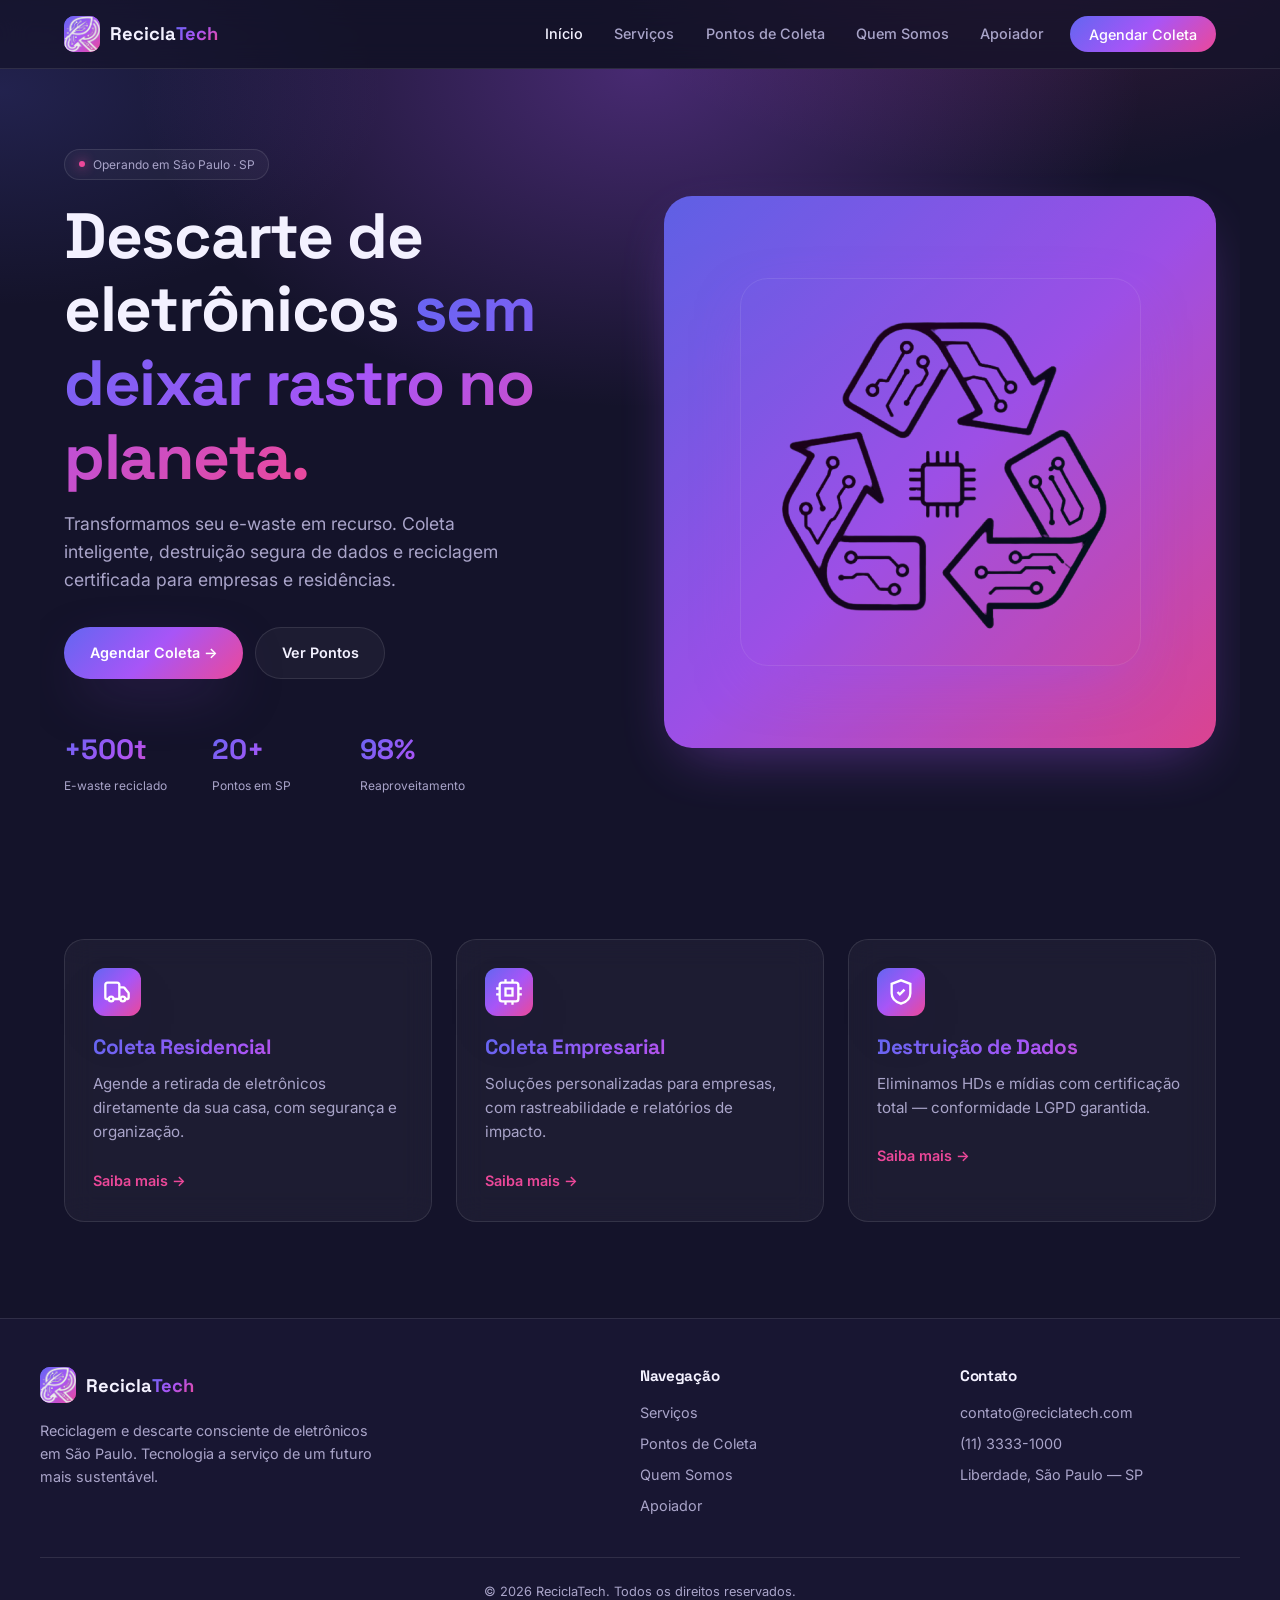
==== commit 5e9b43e1: "subindo arquivo" ====
--- a/index.html
+++ b/index.html
@@ -7,13 +7,14 @@
     <link rel="stylesheet" href="css/style.css">
     <link rel="preconnect" href="https://fonts.googleapis.com">
     <link rel="preconnect" href="https://fonts.gstatic.com" crossorigin>
+    <link rel="shortcut icon" href="logo.png" type="image/x-icon">
     <link href="https://fonts.googleapis.com/css2?family=Inter:wght@400;500;600;700&family=Space+Grotesk:wght@500;600;700&display=swap" rel="stylesheet">
 </head>
 <body>
     <header>
         <div class="nav-wrap">
             <a href="index.html" class="header-brand">
-                <div class="brand-mark">R</div>
+                <div class="brand-mark"><img src="logo.png" alt="" ></div>
                 <span class="logo">Recicla<span class="text-gradient">Tech</span></span>
             </a>
             <button class="menu-toggle" aria-label="Abrir menu" onclick="document.getElementById('nav-menu').classList.toggle('open')">
@@ -48,7 +49,7 @@
         </div>
         <div>
             <div style="aspect-ratio:1;background:var(--gradient);border-radius:28px;display:grid;place-items:center;font-family:'Space Grotesk',sans-serif;font-weight:700;font-size:3rem;color:#fff;box-shadow:var(--shadow-glow);opacity:0.92">
-                ♻ ReciclaTech
+                <img src="banner1.png" alt="">
             </div>
         </div>
     </section>
@@ -77,7 +78,7 @@
         <div class="foot-grid">
             <div>
                 <a href="index.html" class="header-brand" style="margin-bottom:1rem">
-                    <div class="brand-mark">R</div>
+                    <div class="brand-mark"><img src="logo.png" alt=""></div>
                     <span class="logo">Recicla<span class="text-gradient">Tech</span></span>
                 </a>
                 <p style="color:var(--muted);font-size:0.9rem;max-width:340px;margin-top:0.75rem">
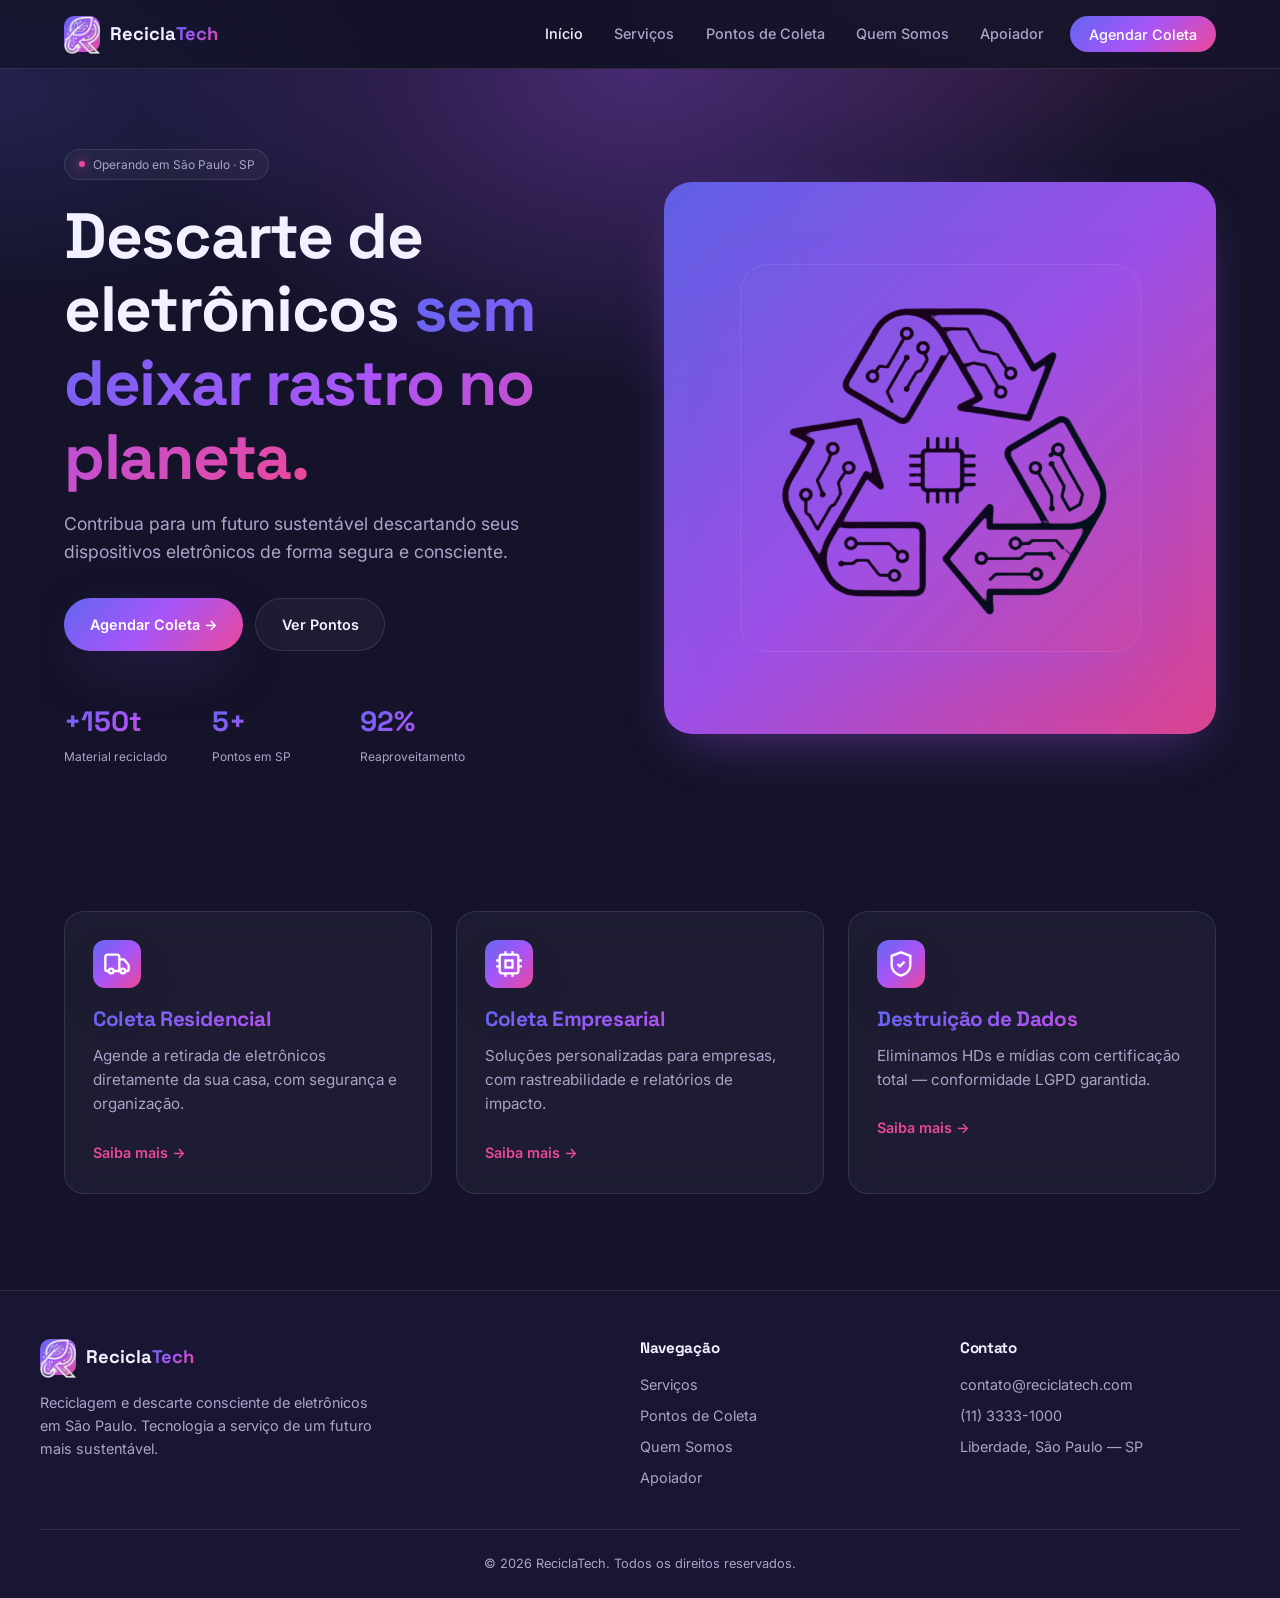
==== commit ac48864e: "feat: troca de texto" ====
--- a/index.html
+++ b/index.html
@@ -36,15 +36,15 @@
         <div class="hero-text">
             <span class="badge">Operando em São Paulo · SP</span>
             <h1>Descarte de eletrônicos <span class="text-gradient">sem deixar rastro no planeta.</span></h1>
-            <p>Transformamos seu e-waste em recurso. Coleta inteligente, destruição segura de dados e reciclagem certificada para empresas e residências.</p>
+            <p>Contribua para um futuro sustentável descartando seus dispositivos eletrônicos de forma segura e consciente.</p>
             <div class="btn-coleta">
                 <a href="contato.html" class="btn-primary">Agendar Coleta →</a>
                 <a href="pontosColeta.html" class="btn-secondary">Ver Pontos</a>
             </div>
             <div class="hero-stats">
-                <div><div class="num text-gradient">+500t</div><div class="lbl">E-waste reciclado</div></div>
-                <div><div class="num text-gradient">20+</div><div class="lbl">Pontos em SP</div></div>
-                <div><div class="num text-gradient">98%</div><div class="lbl">Reaproveitamento</div></div>
+                <div><div class="num text-gradient">+150t</div><div class="lbl">Material reciclado</div></div>
+                <div><div class="num text-gradient">5+</div><div class="lbl">Pontos em SP</div></div>
+                <div><div class="num text-gradient">92%</div><div class="lbl">Reaproveitamento</div></div>
             </div>
         </div>
         <div>
--- a/css/style.css
+++ b/css/style.css
@@ -1,6 +1,25 @@
 /* ===========================================================
    ReciclaTech — Tema escuro (roxo / azul / rosa)
    =========================================================== */
+
+#banner-container5 {
+  display: flex;
+  justify-content: center;
+  align-items: center;
+
+  width: 100%;
+  padding: 3rem 1.5rem;
+}
+
+#banner-container5 img {
+  width: 100%;
+  max-width: 1100px;
+
+  border-radius: 24px;
+  border: 1px solid var(--border);
+
+  box-shadow: var(--shadow-glow);
+}
 
 * { box-sizing: border-box; margin: 0; padding: 0; }
 
@@ -24,6 +43,9 @@
 }
 
 html { scroll-behavior: smooth; }
+
+
+
 
 body {
   font-family: 'Inter', system-ui, -apple-system, sans-serif;
@@ -69,7 +91,7 @@
   padding: 1rem 1.5rem;
 }
 .header-brand { display: flex; align-items: center; gap: 0.65rem; }
-.header-brand img,
+
 .brand-mark {
   width: 36px; height: 36px; border-radius: 10px;
   background: var(--gradient);
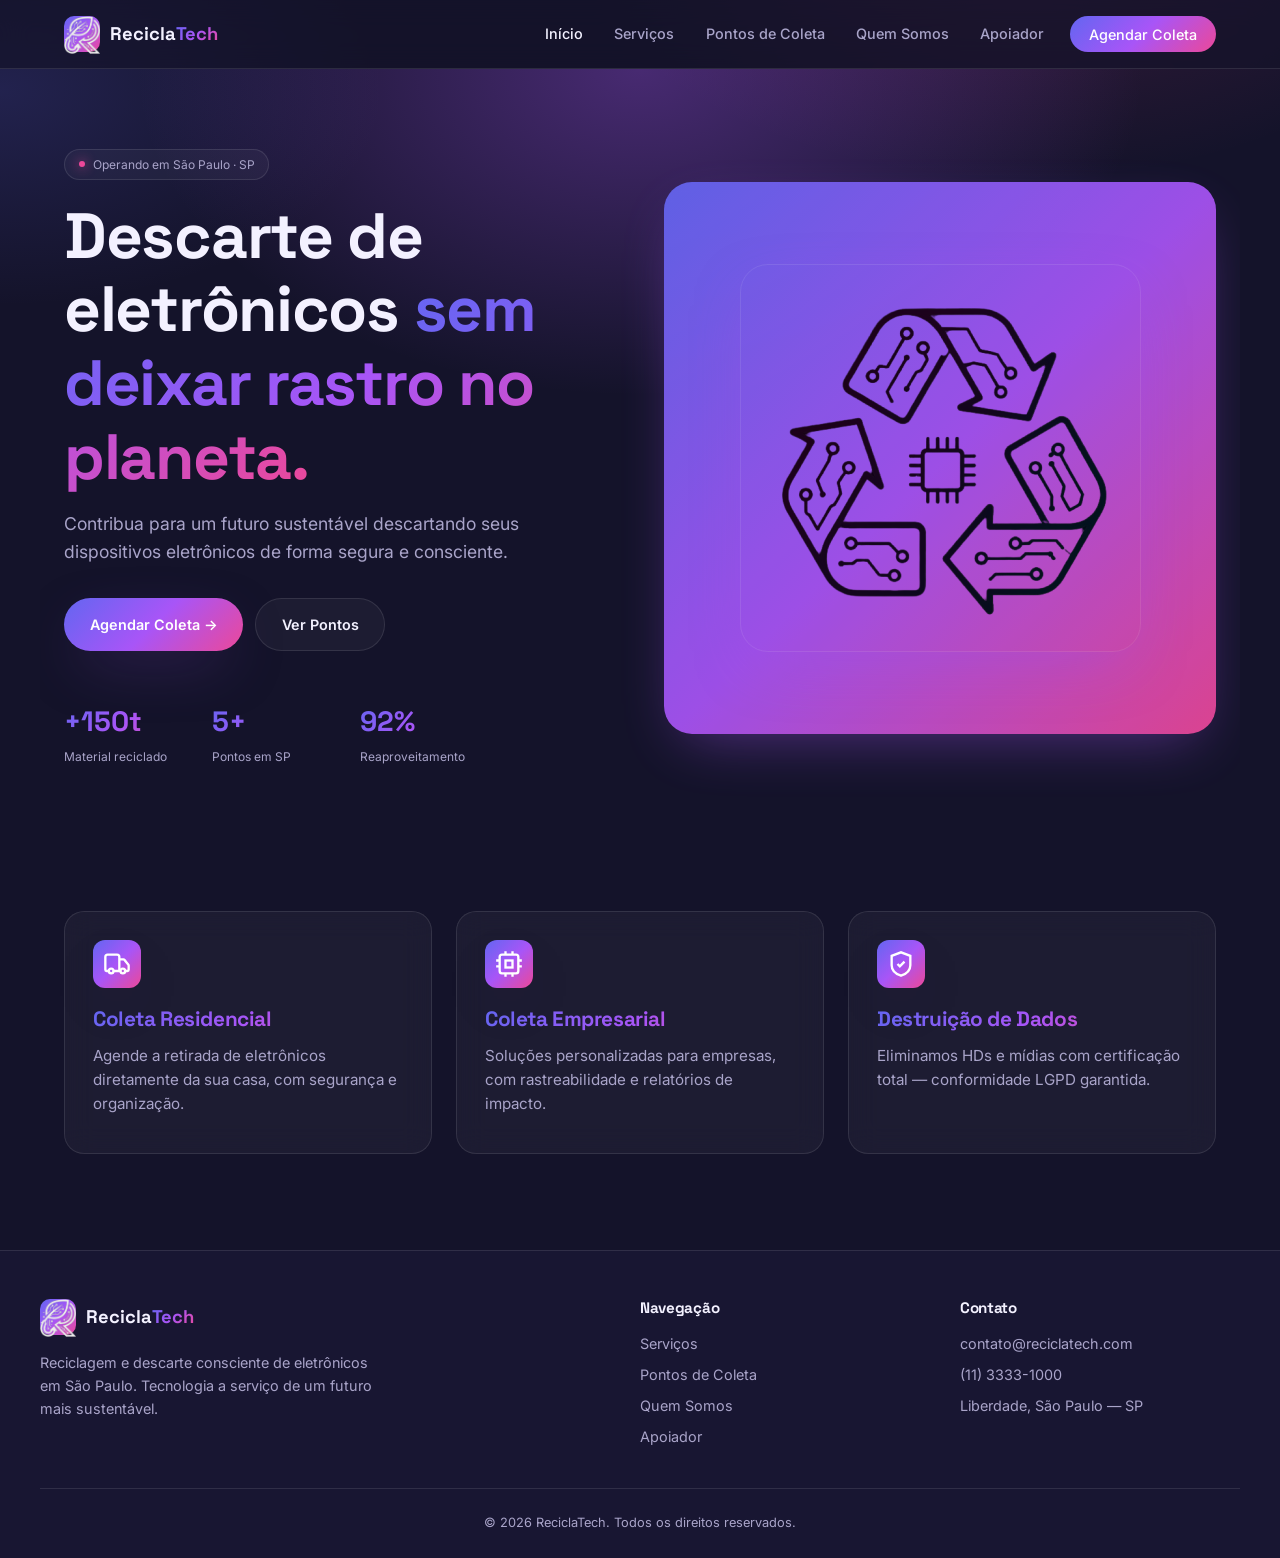
==== commit 66b8d3ec: "Atualizar o index.html" ====
--- a/index.html
+++ b/index.html
@@ -59,19 +59,19 @@
             <img src="data:image/svg+xml;utf8,<svg xmlns=%22http://www.w3.org/2000/svg%22 viewBox=%220 0 24 24%22 fill=%22none%22 stroke=%22white%22 stroke-width=%222%22><path d=%22M14 18V6a2 2 0 0 0-2-2H4a2 2 0 0 0-2 2v11a1 1 0 0 0 1 1h2%22/><path d=%22M15 18H9%22/><path d=%22M19 18h2a1 1 0 0 0 1-1v-3.65a1 1 0 0 0-.22-.624l-3.48-4.35A1 1 0 0 0 17.52 8H14%22/><circle cx=%2217%22 cy=%2218%22 r=%222%22/><circle cx=%227%22 cy=%2218%22 r=%222%22/></svg>" alt="">
             <h2>Coleta Residencial</h2>
             <p>Agende a retirada de eletrônicos diretamente da sua casa, com segurança e organização.</p>
-            <a href="servicos.html">Saiba mais →</a>
+
         </div>
         <div class="card">
             <img src="data:image/svg+xml;utf8,<svg xmlns=%22http://www.w3.org/2000/svg%22 viewBox=%220 0 24 24%22 fill=%22none%22 stroke=%22white%22 stroke-width=%222%22><rect x=%224%22 y=%224%22 width=%2216%22 height=%2216%22 rx=%222%22/><rect x=%229%22 y=%229%22 width=%226%22 height=%226%22/><path d=%22M9 1v3M15 1v3M9 20v3M15 20v3M20 9h3M20 14h3M1 9h3M1 14h3%22/></svg>" alt="">
             <h2>Coleta Empresarial</h2>
             <p>Soluções personalizadas para empresas, com rastreabilidade e relatórios de impacto.</p>
-            <a href="servicos.html">Saiba mais →</a>
+        
         </div>
         <div class="card">
             <img src="data:image/svg+xml;utf8,<svg xmlns=%22http://www.w3.org/2000/svg%22 viewBox=%220 0 24 24%22 fill=%22none%22 stroke=%22white%22 stroke-width=%222%22><path d=%22M20 13c0 5-3.5 7.5-8 9-4.5-1.5-8-4-8-9V5l8-3 8 3z%22/><path d=%22m9 12 2 2 4-4%22/></svg>" alt="">
             <h2>Destruição de Dados</h2>
             <p>Eliminamos HDs e mídias com certificação total — conformidade LGPD garantida.</p>
-            <a href="servicos.html">Saiba mais →</a>
+        
         </div>
     </section>
     <footer class="site-footer">
